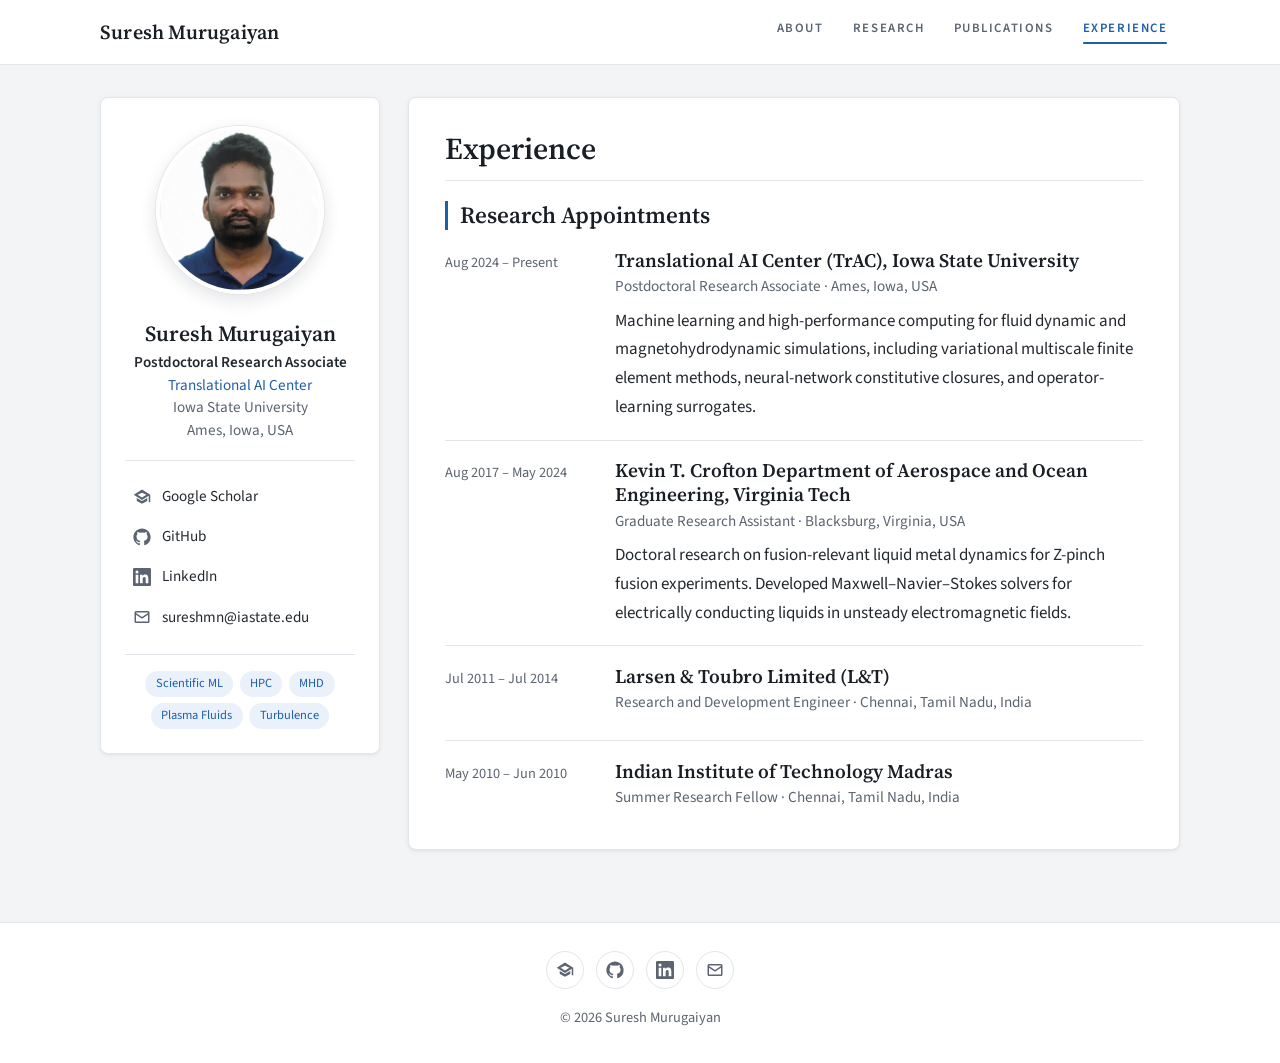
==== experience.html @ b9d6af81 "update" ====
<!DOCTYPE html>
<html lang="en">
<head>
  <meta charset="UTF-8">
  <meta name="viewport" content="width=device-width, initial-scale=1">
  <title>Experience · Suresh Murugaiyan</title>
  <meta name="description" content="Suresh Murugaiyan is a postdoctoral research associate at the Translational AI Center, Iowa State University, working on scientific machine learning, high-performance computing, magnetohydrodynamics, and fluid modeling in plasma physics.">
  <meta name="author" content="Suresh Murugaiyan">
  <meta property="og:site_name" content="Suresh Murugaiyan">
  <meta property="og:title" content="Experience · Suresh Murugaiyan">
  <meta property="og:description" content="Suresh Murugaiyan is a postdoctoral research associate at the Translational AI Center, Iowa State University, working on scientific machine learning, high-performance computing, magnetohydrodynamics, and fluid modeling in plasma physics.">
  <meta property="og:type" content="website">
  <meta property="og:url" content="https://sureshisu.github.io/experience.html">
  <meta property="og:image" content="https://sureshisu.github.io/img/suresh.jpg">
  <meta name="theme-color" content="#1f5fa8">
  <link rel="icon" type="image/svg+xml" href="favicon.svg">
  <link rel="preconnect" href="https://fonts.googleapis.com">
  <link rel="preconnect" href="https://fonts.gstatic.com" crossorigin>
  <link href="https://fonts.googleapis.com/css2?family=Source+Sans+3:ital,wght@0,400;0,600;0,700;1,400&family=Source+Serif+4:wght@600&display=swap" rel="stylesheet">
  <link rel="stylesheet" href="css/style.css?v=4">
</head>
<body>
<header class="site-header">
  <div class="container">
    <a class="brand" href="index.html">Suresh Murugaiyan</a>
    <button class="nav-toggle" type="button" aria-label="Toggle navigation" aria-expanded="false" aria-controls="site-nav">
      <svg width="22" height="22" viewBox="0 0 24 24" fill="none" stroke="currentColor" stroke-width="2" stroke-linecap="round" aria-hidden="true"><path d="M4 6h16M4 12h16M4 18h16"/></svg>
    </button>
    <nav class="site-nav" id="site-nav" aria-label="Primary">
      <a href="index.html">About</a>
      <a href="research.html">Research</a>
      <a href="publications.html">Publications</a>
      <a href="experience.html" class="active" aria-current="page">Experience</a>
    </nav>
  </div>
</header>
<div class="container layout">
  <aside class="sidebar">
    <div class="profile">
      <img src="img/suresh.jpg" alt="Portrait of Suresh Murugaiyan" width="168" height="168">
      <h2>Suresh Murugaiyan</h2>
      <p class="role">
        <strong>Postdoctoral Research Associate</strong><br>
        <a href="https://trac-ai.iastate.edu/" target="_blank" rel="noopener">Translational AI Center</a><br>
        Iowa State University<br>
        Ames, Iowa, USA
      </p>
      <ul class="social">
          <li><a href="https://scholar.google.com/citations?hl=en&user=3zIB_NMAAAAJ&view_op=list_works&sortby=pubdate" target="_blank" rel="noopener"><svg viewBox="0 0 24 24" aria-hidden="true"><path d="M12 2 1 9l11 7 9-5.73V19h2V9L12 2zm0 4.24L17.9 9 12 12.76 6.1 9 12 6.24zM5 13.18v4L12 21l7-3.82v-4l-7 4.28-7-4.28z"/></svg><span>Google Scholar</span></a></li>
          <li><a href="https://github.com/SureshMurugaiyan" target="_blank" rel="noopener"><svg viewBox="0 0 24 24" aria-hidden="true"><path d="M12 .5C5.65.5.5 5.65.5 12c0 5.08 3.29 9.39 7.86 10.91.58.11.79-.25.79-.55v-2.1c-3.2.7-3.87-1.37-3.87-1.37-.52-1.33-1.28-1.68-1.28-1.68-1.05-.71.08-.7.08-.7 1.16.08 1.77 1.19 1.77 1.19 1.03 1.76 2.7 1.25 3.36.96.1-.75.4-1.25.73-1.54-2.55-.29-5.24-1.28-5.24-5.69 0-1.26.45-2.29 1.19-3.09-.12-.29-.52-1.46.11-3.05 0 0 .97-.31 3.17 1.18a11 11 0 0 1 5.77 0c2.2-1.49 3.17-1.18 3.17-1.18.63 1.59.23 2.76.11 3.05.74.8 1.19 1.83 1.19 3.09 0 4.42-2.69 5.39-5.25 5.68.41.36.78 1.06.78 2.14v3.17c0 .31.21.67.8.55A11.5 11.5 0 0 0 23.5 12C23.5 5.65 18.35.5 12 .5z"/></svg><span>GitHub</span></a></li>
          <li><a href="https://www.linkedin.com/in/suresh-murugaiyan-phd/" target="_blank" rel="noopener"><svg viewBox="0 0 24 24" aria-hidden="true"><path d="M20.45 20.45h-3.55v-5.57c0-1.33-.03-3.04-1.85-3.04-1.85 0-2.14 1.45-2.14 2.94v5.67H9.36V9h3.41v1.56h.05c.47-.9 1.63-1.85 3.36-1.85 3.6 0 4.27 2.37 4.27 5.45v6.29zM5.34 7.43a2.06 2.06 0 1 1 0-4.12 2.06 2.06 0 0 1 0 4.12zM7.12 20.45H3.56V9h3.56v11.45zM22.22 0H1.77C.79 0 0 .77 0 1.72v20.56C0 23.23.79 24 1.77 24h20.45c.98 0 1.78-.77 1.78-1.72V1.72C24 .77 23.2 0 22.22 0z"/></svg><span>LinkedIn</span></a></li>
          <li><a href="mailto:sureshmn@iastate.edu"><svg viewBox="0 0 24 24" aria-hidden="true"><path d="M20 4H4a2 2 0 0 0-2 2v12a2 2 0 0 0 2 2h16a2 2 0 0 0 2-2V6a2 2 0 0 0-2-2zm0 2v.51l-8 5.33-8-5.33V6h16zM4 18V8.9l7.45 4.97a1 1 0 0 0 1.1 0L20 8.9V18H4z"/></svg><span>sureshmn@iastate.edu</span></a></li>
      </ul>
      <div class="tags">
        <span>Scientific ML</span>
        <span>HPC</span>
        <span>MHD</span>
        <span>Plasma Fluids</span>
        <span>Turbulence</span>
      </div>
    </div>
  </aside>
  <main class="content">
    <section class="card">
      <h1>Experience</h1>
      <h2>Research Appointments</h2>
      <div class="entry">
        <div class="when">Aug 2024 &ndash; Present</div>
        <div class="what">
          <h3 class="org"><a href="https://trac-ai.iastate.edu/" target="_blank" rel="noopener">Translational AI Center (TrAC)</a>, Iowa State University</h3>
          <div class="sub">Postdoctoral Research Associate &middot; Ames, Iowa, USA</div>
          <p>Machine learning and high-performance computing for fluid dynamic and magnetohydrodynamic simulations, including variational multiscale finite element methods, neural-network constitutive closures, and operator-learning surrogates.</p>
        </div>
      </div>
      <div class="entry">
        <div class="when">Aug 2017 &ndash; May 2024</div>
        <div class="what">
          <h3 class="org"><a href="https://www.aoe.vt.edu/" target="_blank" rel="noopener">Kevin T. Crofton Department of Aerospace and Ocean Engineering</a>, Virginia Tech</h3>
          <div class="sub">Graduate Research Assistant &middot; Blacksburg, Virginia, USA</div>
          <p>Doctoral research on fusion-relevant liquid metal dynamics for Z-pinch fusion experiments. Developed Maxwell&ndash;Navier&ndash;Stokes solvers for electrically conducting liquids in unsteady electromagnetic fields.</p>
        </div>
      </div>
      <div class="entry">
        <div class="when">Jul 2011 &ndash; Jul 2014</div>
        <div class="what">
          <h3 class="org"><a href="https://www.larsentoubro.com/" target="_blank" rel="noopener">Larsen &amp; Toubro Limited (L&amp;T)</a></h3>
          <div class="sub">Research and Development Engineer &middot; Chennai, Tamil Nadu, India</div>
        </div>
      </div>
      <div class="entry">
        <div class="when">May 2010 &ndash; Jun 2010</div>
        <div class="what">
          <h3 class="org"><a href="https://www.iitm.ac.in/" target="_blank" rel="noopener">Indian Institute of Technology Madras</a></h3>
          <div class="sub">Summer Research Fellow &middot; Chennai, Tamil Nadu, India</div>
        </div>
      </div>
    </section>
  </main>
</div>
<footer class="site-footer">
  <div class="container">
    <ul class="footer-social">
        <li><a href="https://scholar.google.com/citations?hl=en&user=3zIB_NMAAAAJ&view_op=list_works&sortby=pubdate" target="_blank" rel="noopener" title="Google Scholar" aria-label="Google Scholar"><svg viewBox="0 0 24 24" aria-hidden="true"><path d="M12 2 1 9l11 7 9-5.73V19h2V9L12 2zm0 4.24L17.9 9 12 12.76 6.1 9 12 6.24zM5 13.18v4L12 21l7-3.82v-4l-7 4.28-7-4.28z"/></svg></a></li>
        <li><a href="https://github.com/SureshMurugaiyan" target="_blank" rel="noopener" title="GitHub" aria-label="GitHub"><svg viewBox="0 0 24 24" aria-hidden="true"><path d="M12 .5C5.65.5.5 5.65.5 12c0 5.08 3.29 9.39 7.86 10.91.58.11.79-.25.79-.55v-2.1c-3.2.7-3.87-1.37-3.87-1.37-.52-1.33-1.28-1.68-1.28-1.68-1.05-.71.08-.7.08-.7 1.16.08 1.77 1.19 1.77 1.19 1.03 1.76 2.7 1.25 3.36.96.1-.75.4-1.25.73-1.54-2.55-.29-5.24-1.28-5.24-5.69 0-1.26.45-2.29 1.19-3.09-.12-.29-.52-1.46.11-3.05 0 0 .97-.31 3.17 1.18a11 11 0 0 1 5.77 0c2.2-1.49 3.17-1.18 3.17-1.18.63 1.59.23 2.76.11 3.05.74.8 1.19 1.83 1.19 3.09 0 4.42-2.69 5.39-5.25 5.68.41.36.78 1.06.78 2.14v3.17c0 .31.21.67.8.55A11.5 11.5 0 0 0 23.5 12C23.5 5.65 18.35.5 12 .5z"/></svg></a></li>
        <li><a href="https://www.linkedin.com/in/suresh-murugaiyan-phd/" target="_blank" rel="noopener" title="LinkedIn" aria-label="LinkedIn"><svg viewBox="0 0 24 24" aria-hidden="true"><path d="M20.45 20.45h-3.55v-5.57c0-1.33-.03-3.04-1.85-3.04-1.85 0-2.14 1.45-2.14 2.94v5.67H9.36V9h3.41v1.56h.05c.47-.9 1.63-1.85 3.36-1.85 3.6 0 4.27 2.37 4.27 5.45v6.29zM5.34 7.43a2.06 2.06 0 1 1 0-4.12 2.06 2.06 0 0 1 0 4.12zM7.12 20.45H3.56V9h3.56v11.45zM22.22 0H1.77C.79 0 0 .77 0 1.72v20.56C0 23.23.79 24 1.77 24h20.45c.98 0 1.78-.77 1.78-1.72V1.72C24 .77 23.2 0 22.22 0z"/></svg></a></li>
        <li><a href="mailto:sureshmn@iastate.edu" title="Email" aria-label="Email"><svg viewBox="0 0 24 24" aria-hidden="true"><path d="M20 4H4a2 2 0 0 0-2 2v12a2 2 0 0 0 2 2h16a2 2 0 0 0 2-2V6a2 2 0 0 0-2-2zm0 2v.51l-8 5.33-8-5.33V6h16zM4 18V8.9l7.45 4.97a1 1 0 0 0 1.1 0L20 8.9V18H4z"/></svg></a></li>
    </ul>
    <p>&copy; <span id="year">2026</span> Suresh Murugaiyan</p>
  </div>
</footer>
<script>
  (function () {
    var btn = document.querySelector('.nav-toggle');
    var nav = document.getElementById('site-nav');
    if (btn && nav) {
      btn.addEventListener('click', function () {
        var open = nav.classList.toggle('open');
        btn.setAttribute('aria-expanded', open ? 'true' : 'false');
      });
    }
    var y = document.getElementById('year');
    if (y) y.textContent = new Date().getFullYear();
  })();
</script>
</body>
</html>
---- css/style.css ----
/* =========================================================
   Suresh Murugaiyan — personal academic website
   Clean, card-based academic layout (light theme)
   ========================================================= */

:root {
  --bg: #f3f4f6;
  --card: #ffffff;
  --border: #e2e5ea;
  --text: #24292f;
  --muted: #5b6470;
  --accent: #1f5fa8;
  --accent-hover: #164a86;
  --accent-soft: #eaf1fb;
  --shadow: 0 1px 2px rgba(16, 24, 40, 0.04), 0 1px 6px rgba(16, 24, 40, 0.05);
  --serif: "Source Serif 4", Georgia, "Times New Roman", serif;
  --sans: "Source Sans 3", -apple-system, BlinkMacSystemFont, "Segoe UI", Roboto, Helvetica, Arial, sans-serif;
  --radius: 8px;
  --maxw: 1120px;
}

*, *::before, *::after { box-sizing: border-box; }

html { scroll-behavior: smooth; -webkit-text-size-adjust: 100%; }

body {
  margin: 0;
  background: var(--bg);
  color: var(--text);
  font-family: var(--sans);
  font-size: 17px;
  line-height: 1.7;
}

a { color: var(--accent); text-decoration: none; }
a:hover { color: var(--accent-hover); text-decoration: underline; }

h1, h2, h3, h4 {
  font-family: var(--serif);
  font-weight: 600;
  line-height: 1.25;
  color: #1a1f26;
  margin: 0 0 0.6em;
}
h1 { font-size: 1.9rem; }
h2 { font-size: 1.45rem; }
h3 { font-size: 1.2rem; }
h4 { font-size: 1.05rem; }

p { margin: 0 0 1em; }
ul { margin: 0 0 1em; padding-left: 1.25em; }
li { margin-bottom: 0.35em; }
hr { border: 0; border-top: 1px solid var(--border); margin: 1.75rem 0; }
img { max-width: 100%; height: auto; }
small, .muted { color: var(--muted); }

.container {
  width: 100%;
  max-width: var(--maxw);
  margin: 0 auto;
  padding: 0 1.25rem;
}

/* ---------- Header / navigation ---------- */
.site-header {
  position: sticky;
  top: 0;
  z-index: 50;
  background: rgba(255, 255, 255, 0.96);
  backdrop-filter: saturate(180%) blur(8px);
  border-bottom: 1px solid var(--border);
}
.site-header .container {
  display: flex;
  align-items: center;
  justify-content: space-between;
  min-height: 64px;
  gap: 1rem;
}
.brand {
  font-family: var(--serif);
  font-size: 1.25rem;
  font-weight: 600;
  color: #1a1f26;
  letter-spacing: 0.01em;
  white-space: nowrap;
}
.brand:hover { text-decoration: none; color: var(--accent); }

.site-nav {
  display: flex;
  gap: 0.25rem;
}
.site-nav a {
  display: inline-block;
  padding: 0.45rem 0.8rem;
  border-radius: 6px;
  color: var(--muted);
  font-size: 0.8rem;
  font-weight: 600;
  letter-spacing: 0.12em;
  text-transform: uppercase;
  border-bottom: 2px solid transparent;
}
.site-nav a:hover { color: var(--accent); background: var(--accent-soft); text-decoration: none; }
.site-nav a.active { color: var(--accent); }
.site-nav a.active::after {
  content: "";
  display: block;
  height: 2px;
  margin-top: 2px;
  background: var(--accent);
  border-radius: 2px;
}

.nav-toggle {
  display: none;
  background: none;
  border: 1px solid var(--border);
  border-radius: 6px;
  padding: 0.4rem 0.55rem;
  cursor: pointer;
  color: var(--text);
}
.nav-toggle svg { display: block; }

/* ---------- Page layout ---------- */
.layout {
  display: grid;
  grid-template-columns: 280px minmax(0, 1fr);
  gap: 1.75rem;
  align-items: start;
  padding-top: 2rem;
  padding-bottom: 3rem;
}

/* ---------- Sidebar ---------- */
.sidebar {
  position: sticky;
  top: 84px;
}
.profile {
  background: var(--card);
  border: 1px solid var(--border);
  border-radius: var(--radius);
  box-shadow: var(--shadow);
  padding: 1.75rem 1.5rem 1.5rem;
  text-align: center;
}
.profile img {
  width: 168px;
  height: 168px;
  border-radius: 50%;
  object-fit: cover;
  object-position: center 30%;
  border: 4px solid #fff;
  box-shadow: 0 0 0 1px var(--border), 0 6px 18px rgba(16, 24, 40, 0.12);
  margin-bottom: 1rem;
}
.profile h2 {
  font-size: 1.35rem;
  margin-bottom: 0.25rem;
}
.profile .role {
  color: var(--muted);
  font-size: 0.95rem;
  line-height: 1.5;
  margin-bottom: 1.1rem;
}
.profile .role strong { color: var(--text); font-weight: 600; }

.social {
  list-style: none;
  padding: 0;
  margin: 0;
  text-align: left;
  border-top: 1px solid var(--border);
  padding-top: 1rem;
}
.social li { margin: 0; }
.social a {
  display: flex;
  align-items: center;
  gap: 0.7rem;
  padding: 0.45rem 0.5rem;
  border-radius: 6px;
  color: var(--text);
  font-size: 0.95rem;
}
.social a:hover { background: var(--accent-soft); color: var(--accent); text-decoration: none; }
.social svg { width: 18px; height: 18px; flex: 0 0 18px; fill: currentColor; color: var(--muted); }
.social a:hover svg { color: var(--accent); }

.tags {
  display: flex;
  flex-wrap: wrap;
  gap: 0.4rem;
  justify-content: center;
  margin-top: 1rem;
  padding-top: 1rem;
  border-top: 1px solid var(--border);
}
.tags span {
  font-size: 0.78rem;
  color: var(--accent);
  background: var(--accent-soft);
  border-radius: 999px;
  padding: 0.15rem 0.65rem;
}

/* ---------- Content cards ---------- */
.card {
  background: var(--card);
  border: 1px solid var(--border);
  border-radius: var(--radius);
  box-shadow: var(--shadow);
  padding: 2rem 2.25rem;
  margin-bottom: 1.5rem;
}
.card > h1 {
  padding-bottom: 0.75rem;
  margin-bottom: 1.25rem;
  border-bottom: 1px solid var(--border);
}
.card h2 {
  margin-top: 1.75rem;
  padding-left: 0.75rem;
  border-left: 3px solid var(--accent);
}
.card h2:first-of-type { margin-top: 0; }
.card > :last-child { margin-bottom: 0; }

.lead { font-size: 1.05rem; }

/* ---------- Interest grid ---------- */
.interest-grid {
  display: grid;
  grid-template-columns: repeat(2, minmax(0, 1fr));
  gap: 0.4rem 1.5rem;
  list-style: none;
  padding: 0;
  margin: 0;
}
.interest-grid li {
  padding-left: 1.25rem;
  position: relative;
}
.interest-grid li::before {
  content: "";
  position: absolute;
  left: 0;
  top: 0.75em;
  width: 7px;
  height: 7px;
  border-radius: 50%;
  background: var(--accent);
}

/* ---------- Timeline entries (education, experience, projects) ---------- */
.entry {
  display: grid;
  grid-template-columns: 150px minmax(0, 1fr);
  gap: 0.5rem 1.25rem;
  padding: 1.1rem 0;
  border-bottom: 1px solid var(--border);
}
.entry:last-child { border-bottom: 0; padding-bottom: 0; }
.entry:first-of-type { padding-top: 0.25rem; }
.entry .when {
  color: var(--muted);
  font-size: 0.9rem;
  line-height: 1.5;
  padding-top: 0.25rem;
}
.entry .what h3, .entry .what h4 { margin-bottom: 0.15rem; }
.entry .what .org a { color: inherit; }
.entry .what .org a:hover { color: var(--accent); }
.entry .what .sub { color: var(--muted); font-size: 0.95rem; margin-bottom: 0.4rem; }
.entry .what ul { margin: 0.5rem 0 0; }
.entry .what p { margin-bottom: 0.4rem; }
.entry .what p:last-child, .entry .what ul:last-child { margin-bottom: 0; }

/* ---------- Publications ---------- */
.pub-note {
  background: var(--accent-soft);
  border-left: 3px solid var(--accent);
  border-radius: 0 6px 6px 0;
  padding: 0.75rem 1rem;
  margin-bottom: 1.25rem;
  font-size: 0.95rem;
}
.year {
  font-family: var(--serif);
  font-size: 1.1rem;
  font-weight: 600;
  color: var(--accent);
  margin: 1.5rem 0 0.4rem;
  padding-bottom: 0.25rem;
  border-bottom: 1px dashed var(--border);
}
.pub {
  padding: 0.85rem 0 0.9rem;
  border-bottom: 1px solid var(--border);
}
.pub:last-child { border-bottom: 0; }
.pub .title {
  font-family: var(--serif);
  font-weight: 600;
  font-size: 1.05rem;
  line-height: 1.4;
  margin-bottom: 0.2rem;
}
.pub .authors { font-size: 0.95rem; margin-bottom: 0.15rem; }
.pub .authors .me { font-weight: 700; color: var(--text); }
.pub .venue { color: var(--muted); font-size: 0.92rem; font-style: italic; margin-bottom: 0.4rem; }
.pub .links { display: flex; flex-wrap: wrap; gap: 0.4rem; }
.btn-link {
  display: inline-block;
  font-size: 0.74rem;
  font-weight: 600;
  letter-spacing: 0.08em;
  text-transform: uppercase;
  color: var(--accent);
  border: 1px solid #c9d7ea;
  border-radius: 4px;
  padding: 0.1rem 0.55rem;
  background: #fff;
}
.btn-link:hover { background: var(--accent); color: #fff; border-color: var(--accent); text-decoration: none; }

/* ---------- Figures ---------- */
figure {
  margin: 0 0 2rem;
  text-align: center;
}
figure img {
  display: block;
  width: 100%;
  max-width: 560px;
  margin: 0 auto;
  padding: 12px;
  border: 1px solid var(--border);
  border-radius: 8px;
  background: #fff;
}
figcaption {
  font-size: 0.9rem;
  color: var(--muted);
  margin-top: 0.75rem;
  padding: 0 0.5rem;
  line-height: 1.5;
}
figure.wide img { max-width: 100%; }
.fig-row {
  display: grid;
  grid-template-columns: repeat(2, minmax(0, 1fr));
  gap: 1.75rem;
  margin-bottom: 2rem;
}
.fig-row figure { margin: 0; }
.fig-row figure img { max-width: 100%; width: 100%; height: auto; aspect-ratio: 700 / 806; object-fit: contain; }
.fig-row figure img.fit { object-fit: contain; }
@media (max-width: 640px) {
  .fig-row { grid-template-columns: 1fr; }
}

/* ---------- Footer ---------- */
.site-footer {
  border-top: 1px solid var(--border);
  background: #fff;
  padding: 1.75rem 0 2rem;
  text-align: center;
  color: var(--muted);
  font-size: 0.9rem;
}
.footer-social {
  display: flex;
  justify-content: center;
  gap: 0.75rem;
  list-style: none;
  padding: 0;
  margin: 0 0 0.75rem;
}
.footer-social a {
  display: inline-flex;
  align-items: center;
  justify-content: center;
  width: 38px;
  height: 38px;
  border-radius: 50%;
  border: 1px solid var(--border);
  color: var(--muted);
}
.footer-social a:hover { color: #fff; background: var(--accent); border-color: var(--accent); }
.footer-social svg { width: 18px; height: 18px; fill: currentColor; }
.site-footer p { margin: 0; }

/* ---------- Responsive ---------- */
@media (max-width: 900px) {
  .layout { grid-template-columns: 1fr; gap: 1.25rem; padding-top: 1.25rem; }
  .sidebar { position: static; }
  .profile { padding: 1.5rem 1.25rem; }
  .social {
    display: grid;
    grid-template-columns: repeat(2, minmax(0, 1fr));
    gap: 0.15rem 0.5rem;
  }
  .card { padding: 1.5rem 1.25rem; }
  .entry { grid-template-columns: 1fr; gap: 0.15rem; }
  .entry .when { padding-top: 0; }
}

@media (max-width: 640px) {
  body { font-size: 16px; }
  h1 { font-size: 1.6rem; }
  .nav-toggle { display: inline-flex; }
  .site-nav {
    display: none;
    position: absolute;
    top: 64px;
    left: 0;
    right: 0;
    flex-direction: column;
    gap: 0;
    background: #fff;
    border-bottom: 1px solid var(--border);
    box-shadow: 0 8px 24px rgba(16, 24, 40, 0.08);
    padding: 0.5rem 0.75rem 0.75rem;
  }
  .site-nav.open { display: flex; }
  .site-nav a { padding: 0.75rem 0.75rem; font-size: 0.85rem; }
  .site-nav a.active::after { display: none; }
  .site-nav a.active { background: var(--accent-soft); }
  .interest-grid { grid-template-columns: 1fr; }
  .social { grid-template-columns: 1fr; }
}

@media print {
  .site-header, .site-footer, .nav-toggle { display: none; }
  body { background: #fff; }
  .card, .profile { box-shadow: none; border-color: #ccc; }
  .layout { display: block; }
}
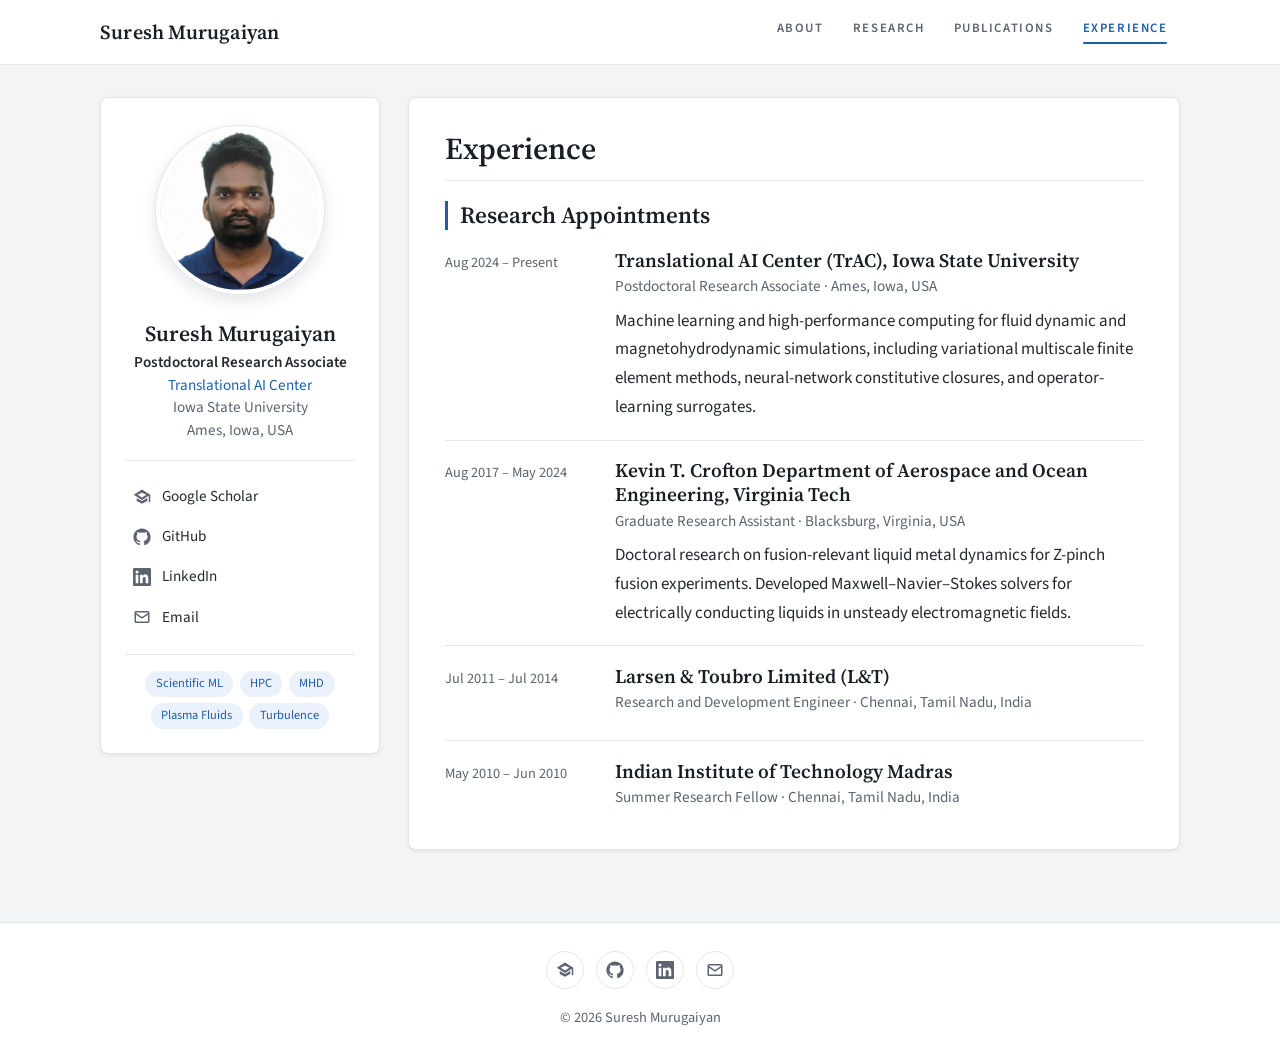
==== commit 95368e76: "update" ====
--- a/experience.html
+++ b/experience.html
@@ -49,7 +49,7 @@
           <li><a href="https://scholar.google.com/citations?hl=en&user=3zIB_NMAAAAJ&view_op=list_works&sortby=pubdate" target="_blank" rel="noopener"><svg viewBox="0 0 24 24" aria-hidden="true"><path d="M12 2 1 9l11 7 9-5.73V19h2V9L12 2zm0 4.24L17.9 9 12 12.76 6.1 9 12 6.24zM5 13.18v4L12 21l7-3.82v-4l-7 4.28-7-4.28z"/></svg><span>Google Scholar</span></a></li>
           <li><a href="https://github.com/SureshMurugaiyan" target="_blank" rel="noopener"><svg viewBox="0 0 24 24" aria-hidden="true"><path d="M12 .5C5.65.5.5 5.65.5 12c0 5.08 3.29 9.39 7.86 10.91.58.11.79-.25.79-.55v-2.1c-3.2.7-3.87-1.37-3.87-1.37-.52-1.33-1.28-1.68-1.28-1.68-1.05-.71.08-.7.08-.7 1.16.08 1.77 1.19 1.77 1.19 1.03 1.76 2.7 1.25 3.36.96.1-.75.4-1.25.73-1.54-2.55-.29-5.24-1.28-5.24-5.69 0-1.26.45-2.29 1.19-3.09-.12-.29-.52-1.46.11-3.05 0 0 .97-.31 3.17 1.18a11 11 0 0 1 5.77 0c2.2-1.49 3.17-1.18 3.17-1.18.63 1.59.23 2.76.11 3.05.74.8 1.19 1.83 1.19 3.09 0 4.42-2.69 5.39-5.25 5.68.41.36.78 1.06.78 2.14v3.17c0 .31.21.67.8.55A11.5 11.5 0 0 0 23.5 12C23.5 5.65 18.35.5 12 .5z"/></svg><span>GitHub</span></a></li>
           <li><a href="https://www.linkedin.com/in/suresh-murugaiyan-phd/" target="_blank" rel="noopener"><svg viewBox="0 0 24 24" aria-hidden="true"><path d="M20.45 20.45h-3.55v-5.57c0-1.33-.03-3.04-1.85-3.04-1.85 0-2.14 1.45-2.14 2.94v5.67H9.36V9h3.41v1.56h.05c.47-.9 1.63-1.85 3.36-1.85 3.6 0 4.27 2.37 4.27 5.45v6.29zM5.34 7.43a2.06 2.06 0 1 1 0-4.12 2.06 2.06 0 0 1 0 4.12zM7.12 20.45H3.56V9h3.56v11.45zM22.22 0H1.77C.79 0 0 .77 0 1.72v20.56C0 23.23.79 24 1.77 24h20.45c.98 0 1.78-.77 1.78-1.72V1.72C24 .77 23.2 0 22.22 0z"/></svg><span>LinkedIn</span></a></li>
-          <li><a href="mailto:sureshmn@iastate.edu"><svg viewBox="0 0 24 24" aria-hidden="true"><path d="M20 4H4a2 2 0 0 0-2 2v12a2 2 0 0 0 2 2h16a2 2 0 0 0 2-2V6a2 2 0 0 0-2-2zm0 2v.51l-8 5.33-8-5.33V6h16zM4 18V8.9l7.45 4.97a1 1 0 0 0 1.1 0L20 8.9V18H4z"/></svg><span>sureshmn@iastate.edu</span></a></li>
+          <li><a href="mailto:sureshmn@iastate.edu"><svg viewBox="0 0 24 24" aria-hidden="true"><path d="M20 4H4a2 2 0 0 0-2 2v12a2 2 0 0 0 2 2h16a2 2 0 0 0 2-2V6a2 2 0 0 0-2-2zm0 2v.51l-8 5.33-8-5.33V6h16zM4 18V8.9l7.45 4.97a1 1 0 0 0 1.1 0L20 8.9V18H4z"/></svg><span>Email</span></a></li>
       </ul>
       <div class="tags">
         <span>Scientific ML</span>
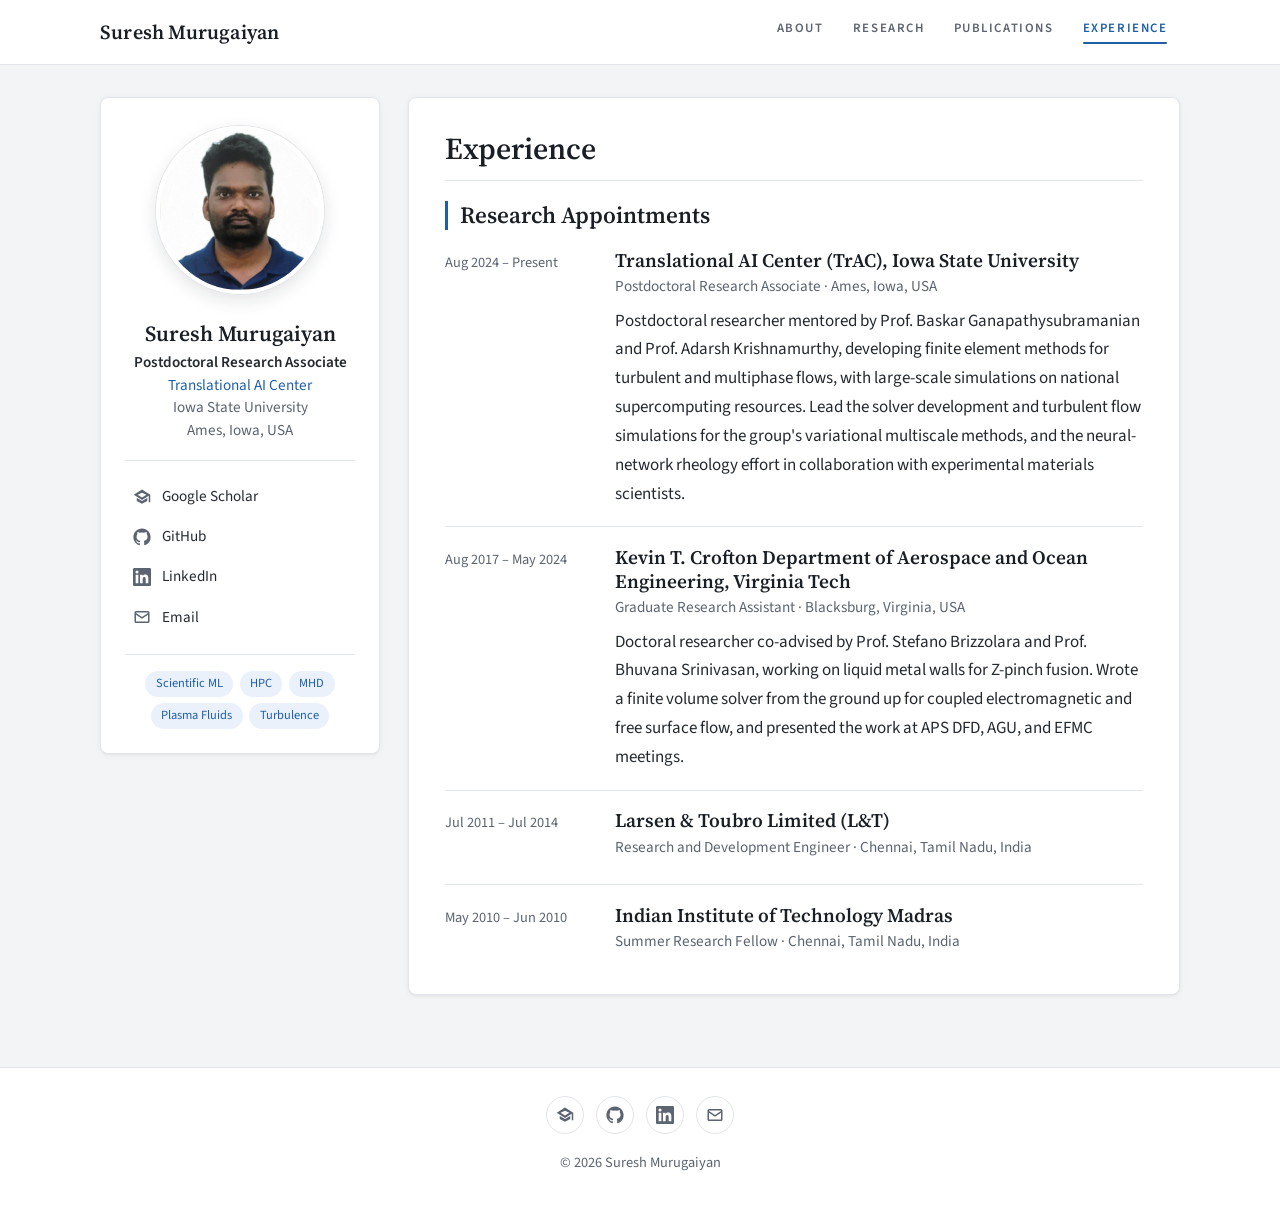
==== commit 38f9cf79: "Revise postdoc and PhD appointment descriptions Co-Authored-By: Claude Fable 5.1 <noreply@anthropic." ====
--- a/experience.html
+++ b/experience.html
@@ -17,7 +17,7 @@
   <link rel="preconnect" href="https://fonts.googleapis.com">
   <link rel="preconnect" href="https://fonts.gstatic.com" crossorigin>
   <link href="https://fonts.googleapis.com/css2?family=Source+Sans+3:ital,wght@0,400;0,600;0,700;1,400&family=Source+Serif+4:wght@600&display=swap" rel="stylesheet">
-  <link rel="stylesheet" href="css/style.css?v=4">
+  <link rel="stylesheet" href="css/style.css?v=7">
 </head>
 <body>
 <header class="site-header">
@@ -69,7 +69,7 @@
         <div class="what">
           <h3 class="org"><a href="https://trac-ai.iastate.edu/" target="_blank" rel="noopener">Translational AI Center (TrAC)</a>, Iowa State University</h3>
           <div class="sub">Postdoctoral Research Associate &middot; Ames, Iowa, USA</div>
-          <p>Machine learning and high-performance computing for fluid dynamic and magnetohydrodynamic simulations, including variational multiscale finite element methods, neural-network constitutive closures, and operator-learning surrogates.</p>
+          <p>Postdoctoral researcher mentored by Prof. Baskar Ganapathysubramanian and Prof. Adarsh Krishnamurthy, developing finite element methods for turbulent and multiphase flows, with large-scale simulations on national supercomputing resources. Lead the solver development and turbulent flow simulations for the group's variational multiscale methods, and the neural-network rheology effort in collaboration with experimental materials scientists.</p>
         </div>
       </div>
       <div class="entry">
@@ -77,7 +77,7 @@
         <div class="what">
           <h3 class="org"><a href="https://www.aoe.vt.edu/" target="_blank" rel="noopener">Kevin T. Crofton Department of Aerospace and Ocean Engineering</a>, Virginia Tech</h3>
           <div class="sub">Graduate Research Assistant &middot; Blacksburg, Virginia, USA</div>
-          <p>Doctoral research on fusion-relevant liquid metal dynamics for Z-pinch fusion experiments. Developed Maxwell&ndash;Navier&ndash;Stokes solvers for electrically conducting liquids in unsteady electromagnetic fields.</p>
+          <p>Doctoral researcher co-advised by Prof. Stefano Brizzolara and Prof. Bhuvana Srinivasan, working on liquid metal walls for Z-pinch fusion. Wrote a finite volume solver from the ground up for coupled electromagnetic and free surface flow, and presented the work at APS DFD, AGU, and EFMC meetings.</p>
         </div>
       </div>
       <div class="entry">
--- a/css/style.css
+++ b/css/style.css
@@ -351,6 +351,7 @@
   line-height: 1.5;
 }
 figure.wide img { max-width: 100%; }
+figure.narrow img { max-width: 440px; }
 .fig-row {
   display: grid;
   grid-template-columns: repeat(2, minmax(0, 1fr));
